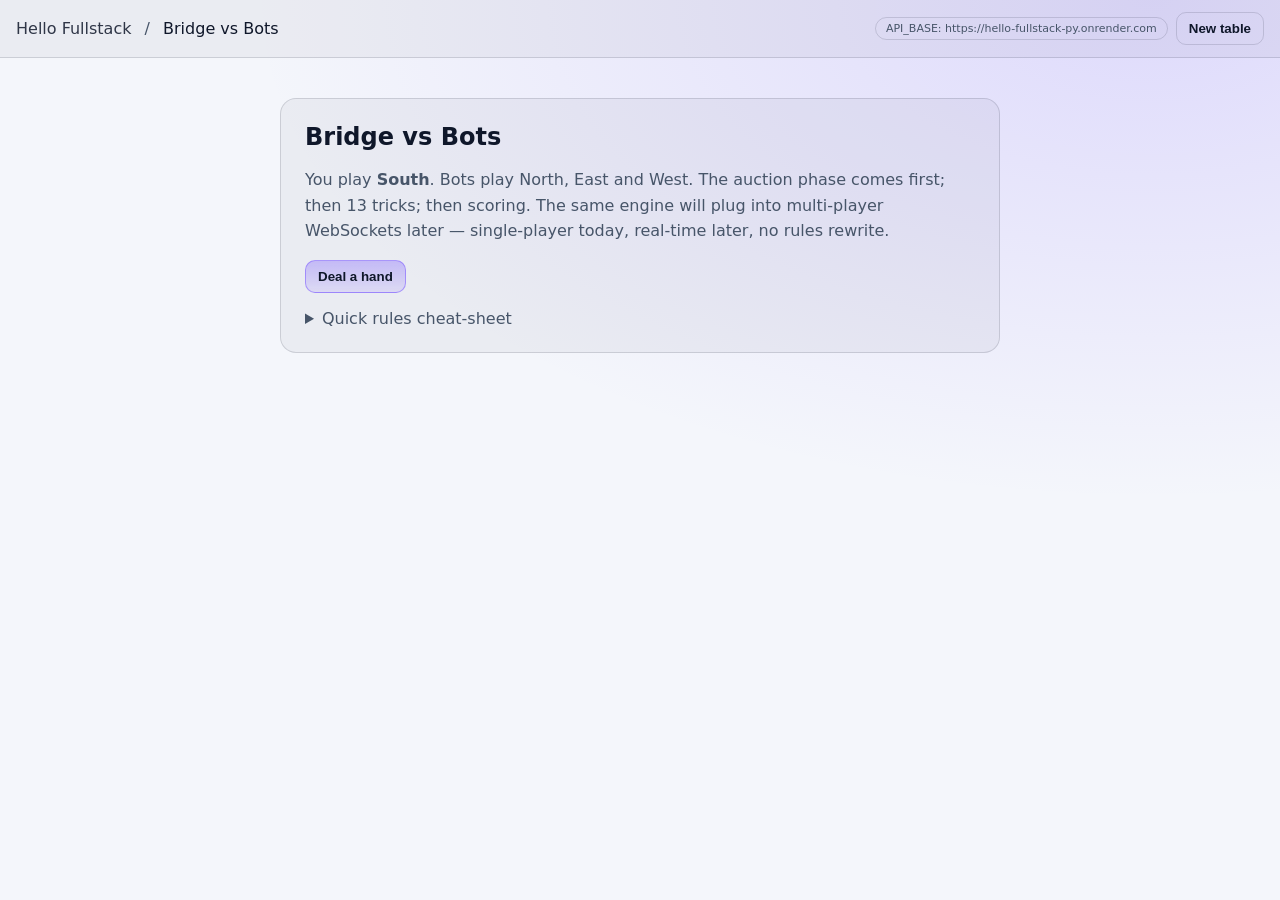
==== frontend/bridge/index.html @ 6d54bc96 "add bridge vs bots: pure-python engine + FastAPI api + spa frontend The bridge engine (backend/app/b" ====
<!doctype html>
<html lang="en">
  <head>
    <meta charset="UTF-8" />
    <meta name="viewport" content="width=device-width, initial-scale=1.0" />
    <title>Bridge vs Bots</title>
    <link rel="stylesheet" href="./bridge.css" />
  </head>
  <body>
    <header class="topbar">
      <div class="brand">
        <a href="../">Hello Fullstack</a>
        <span class="sep">/</span>
        <span>Bridge vs Bots</span>
      </div>
      <div class="topright">
        <span class="pill" id="apiBasePill">API_BASE: ?</span>
        <button id="newTableBtn" class="btn ghost" type="button">New table</button>
      </div>
    </header>

    <main id="app">
      <section id="welcome" class="welcome">
        <h1>Bridge vs Bots</h1>
        <p>
          You play <b>South</b>. Bots play North, East and West. The auction
          phase comes first; then 13 tricks; then scoring. The same engine
          will plug into multi-player WebSockets later — single-player today,
          real-time later, no rules rewrite.
        </p>
        <button id="startBtn" class="btn primary" type="button">Deal a hand</button>
        <details class="rules">
          <summary>Quick rules cheat-sheet</summary>
          <ul>
            <li><b>Bidding</b>: each call must outrank the last. Strain order: ♣ &lt; ♦ &lt; ♥ &lt; ♠ &lt; NT.</li>
            <li><b>Auction ends</b> after 3 passes following any bid (or 4 passes from the start).</li>
            <li><b>Contract</b>: highest bid wins. Declarer is the first on that side to bid the contract's strain.</li>
            <li><b>Play</b>: opening lead from declarer's left. Dummy (declarer's partner) is revealed; declarer plays both hands.</li>
            <li>Must follow suit if you can. Highest trump wins, else highest of led suit.</li>
            <li>Make your contract or pay penalties. Game bonus when trick score ≥ 100.</li>
          </ul>
        </details>
      </section>

      <section id="game" class="game hidden">
        <div class="board">
          <div class="seat n" id="seat-N">
            <div class="seat-label">North</div>
            <div class="hand-row" id="hand-N"></div>
          </div>
          <div class="seat w" id="seat-W">
            <div class="seat-label">West</div>
            <div class="hand-col" id="hand-W"></div>
          </div>
          <div class="center">
            <div class="trick-area" id="trickArea"></div>
            <div class="status" id="statusLine">—</div>
          </div>
          <div class="seat e" id="seat-E">
            <div class="seat-label">East</div>
            <div class="hand-col" id="hand-E"></div>
          </div>
          <div class="seat s" id="seat-S">
            <div class="seat-label">South (you)</div>
            <div class="hand-row" id="hand-S"></div>
          </div>
        </div>

        <aside class="side">
          <div class="panel">
            <div class="panel-title">Auction</div>
            <div class="auction-grid">
              <div class="auction-head">N</div>
              <div class="auction-head">E</div>
              <div class="auction-head">S</div>
              <div class="auction-head">W</div>
              <div id="auctionCells" class="auction-cells"></div>
            </div>
            <div id="bidPanel" class="bid-panel hidden"></div>
          </div>

          <div class="panel">
            <div class="panel-title">Tricks</div>
            <div class="tricks-line" id="tricksLine">—</div>
          </div>

          <div class="panel">
            <div class="panel-title">Score</div>
            <div class="score-row"><span>NS</span><b id="scoreNS">0</b></div>
            <div class="score-row"><span>EW</span><b id="scoreEW">0</b></div>
            <div class="muted small" id="dealNumber">Deal —</div>
          </div>
        </aside>
      </section>

      <div id="endcard" class="endcard hidden">
        <div class="endcard-inner">
          <div class="end-title" id="endTitle">Deal complete</div>
          <pre class="end-detail" id="endDetail"></pre>
          <div class="row">
            <button id="nextDealBtn" class="btn primary" type="button">Next deal</button>
            <button id="newTableBtn2" class="btn ghost" type="button">New table</button>
          </div>
        </div>
      </div>
    </main>

    <script src="./bridge.js"></script>
  </body>
</html>
---- frontend/bridge/bridge.css ----
:root {
  color-scheme: light dark;
  --bg: #0a1420;
  --felt: #114b3a;
  --felt-edge: #0a3527;
  --fg: #ecf0f5;
  --muted: #9aa3b2;
  --card-bg: #fff;
  --card-fg: #0f172a;
  --red: #d4253a;
  --black: #0f172a;
  --accent: #7c5cff;
  --border: rgba(255, 255, 255, 0.14);
  --panel: rgba(255, 255, 255, 0.05);
  --panel-strong: rgba(255, 255, 255, 0.08);
  --highlight: rgba(124, 92, 255, 0.32);
  --good: #58d495;
  --bad: #ef4f6b;
}
@media (prefers-color-scheme: light) {
  :root {
    --bg: #f4f6fb;
    --felt: #0e7a5e;
    --felt-edge: #095a44;
    --fg: #0f172a;
    --muted: #475569;
    --border: rgba(15, 23, 42, 0.14);
    --panel: rgba(15, 23, 42, 0.04);
    --panel-strong: rgba(15, 23, 42, 0.07);
  }
}

* { box-sizing: border-box; }
html, body { margin: 0; padding: 0; }
body {
  min-height: 100vh;
  font-family: ui-sans-serif, system-ui, -apple-system, Segoe UI, Roboto, sans-serif;
  background: radial-gradient(900px 500px at 90% 0%, rgba(124, 92, 255, 0.18), transparent), var(--bg);
  color: var(--fg);
}

.topbar {
  display: flex;
  align-items: center;
  justify-content: space-between;
  padding: 12px 16px;
  border-bottom: 1px solid var(--border);
  background: var(--panel);
}
.brand a { color: var(--fg); text-decoration: none; opacity: 0.85; }
.brand a:hover { opacity: 1; }
.brand .sep { margin: 0 8px; color: var(--muted); }
.topright { display: flex; gap: 8px; align-items: center; }

.btn {
  appearance: none;
  border: 1px solid var(--border);
  color: var(--fg);
  background: var(--panel-strong);
  border-radius: 10px;
  padding: 8px 12px;
  font-weight: 600;
  cursor: pointer;
  transition: transform 80ms ease, border-color 120ms ease, background 120ms ease;
}
.btn:hover { border-color: rgba(124, 92, 255, 0.6); }
.btn:active { transform: translateY(1px); }
.btn:disabled { opacity: 0.5; cursor: not-allowed; }
.btn.primary {
  background: linear-gradient(180deg, rgba(124, 92, 255, 0.35), rgba(124, 92, 255, 0.12));
  border-color: rgba(124, 92, 255, 0.55);
}
.btn.ghost { background: transparent; }
.btn.tiny { padding: 4px 8px; font-size: 12px; border-radius: 8px; }

.pill {
  font-size: 11px;
  color: var(--muted);
  border: 1px solid var(--border);
  border-radius: 999px;
  padding: 4px 10px;
}

.hidden { display: none !important; }

.welcome {
  max-width: 720px;
  margin: 40px auto;
  padding: 24px;
  background: var(--panel);
  border: 1px solid var(--border);
  border-radius: 16px;
}
.welcome h1 { margin: 0 0 8px; }
.welcome p { color: var(--muted); line-height: 1.6; }
.rules { margin-top: 16px; color: var(--muted); }
.rules ul { line-height: 1.6; }

.game {
  display: grid;
  grid-template-columns: minmax(0, 1fr) 320px;
  gap: 16px;
  padding: 16px;
}
@media (max-width: 980px) {
  .game { grid-template-columns: minmax(0, 1fr); }
}

.board {
  position: relative;
  background: radial-gradient(circle at 50% 50%, var(--felt) 0%, var(--felt-edge) 75%);
  border: 1px solid var(--felt-edge);
  border-radius: 16px;
  padding: 16px;
  display: grid;
  grid-template-areas:
    ".  n   ."
    "w  c  e"
    ".  s   .";
  grid-template-columns: 110px 1fr 110px;
  grid-template-rows: auto 1fr auto;
  gap: 12px;
  min-height: 560px;
  color: white;
}

.seat .seat-label {
  font-size: 11px;
  letter-spacing: 0.08em;
  text-transform: uppercase;
  color: rgba(255, 255, 255, 0.78);
  margin-bottom: 4px;
}
.seat.n { grid-area: n; text-align: center; }
.seat.s { grid-area: s; text-align: center; }
.seat.w { grid-area: w; }
.seat.e { grid-area: e; text-align: right; }
.center { grid-area: c; display: flex; flex-direction: column; align-items: center; justify-content: center; gap: 12px; }

.hand-row {
  display: flex;
  gap: 4px;
  flex-wrap: nowrap;
  justify-content: center;
  align-items: flex-end;
  min-height: 96px;
}
.hand-col {
  display: flex;
  flex-direction: column;
  gap: 4px;
  align-items: center;
  min-height: 220px;
}
.seat.s .hand-row { flex-wrap: wrap; }

/* Card visuals */
.card {
  width: 56px;
  height: 80px;
  border-radius: 8px;
  background: var(--card-bg);
  color: var(--card-fg);
  display: flex;
  flex-direction: column;
  justify-content: space-between;
  padding: 4px 6px;
  font-weight: 700;
  font-size: 16px;
  box-shadow: 0 4px 10px rgba(0, 0, 0, 0.3);
  user-select: none;
  position: relative;
  border: 1px solid rgba(0, 0, 0, 0.15);
}
.card.red { color: var(--red); }
.card.black { color: var(--black); }
.card .corner-tl { position: absolute; top: 4px; left: 6px; }
.card .corner-br { position: absolute; bottom: 4px; right: 6px; transform: rotate(180deg); }
.card .pip-center {
  position: absolute;
  top: 50%; left: 50%;
  transform: translate(-50%, -50%);
  font-size: 22px;
}

.card.back {
  background: repeating-linear-gradient(45deg, #244c80, #244c80 6px, #1c3964 6px, #1c3964 12px);
  border: 2px solid #11203c;
}
.card.back::after {
  content: "";
  position: absolute;
  inset: 6px;
  border: 2px solid rgba(255, 255, 255, 0.18);
  border-radius: 4px;
}

.card.small { width: 22px; height: 32px; font-size: 11px; padding: 2px 3px; }
.card.small .pip-center { font-size: 12px; }

.card.legal {
  outline: 2px solid rgba(255, 255, 255, 0.45);
  cursor: pointer;
}
.card.legal:hover {
  transform: translateY(-6px);
  box-shadow: 0 10px 18px rgba(0, 0, 0, 0.45);
}
.card.played {
  cursor: default;
}
.card.dimmed { opacity: 0.5; }

/* Trick area */
.trick-area {
  position: relative;
  width: 200px;
  height: 200px;
}
.trick-card {
  position: absolute;
  width: 56px;
  height: 80px;
  transition: transform 200ms ease, opacity 200ms ease;
}
.trick-card.n { top: 0; left: 50%; transform: translateX(-50%); }
.trick-card.s { bottom: 0; left: 50%; transform: translateX(-50%); }
.trick-card.w { left: 0; top: 50%; transform: translateY(-50%); }
.trick-card.e { right: 0; top: 50%; transform: translateY(-50%); }
.trick-card.win { box-shadow: 0 0 0 3px rgba(255, 215, 0, 0.85); }

.status {
  font-size: 13px;
  color: rgba(255, 255, 255, 0.92);
  text-align: center;
  background: rgba(0, 0, 0, 0.25);
  border: 1px solid rgba(255, 255, 255, 0.18);
  border-radius: 8px;
  padding: 6px 10px;
}

/* Side panels */
.side { display: flex; flex-direction: column; gap: 12px; }
.panel {
  background: var(--panel);
  border: 1px solid var(--border);
  border-radius: 12px;
  padding: 12px;
}
.panel-title {
  font-size: 11px;
  letter-spacing: 0.08em;
  text-transform: uppercase;
  color: var(--muted);
  margin-bottom: 8px;
}

.auction-grid {
  display: grid;
  grid-template-columns: repeat(4, 1fr);
  gap: 4px;
  font-size: 13px;
}
.auction-head {
  font-size: 11px;
  text-align: center;
  color: var(--muted);
  border-bottom: 1px solid var(--border);
  padding-bottom: 4px;
}
.auction-cells {
  grid-column: 1 / -1;
  display: grid;
  grid-template-columns: repeat(4, 1fr);
  gap: 4px;
  font-variant-numeric: tabular-nums;
}
.auction-cell {
  text-align: center;
  padding: 3px 4px;
  border-radius: 6px;
}
.auction-cell.cur { background: var(--highlight); }
.auction-cell.pass { color: var(--muted); }
.auction-cell .red { color: var(--red); }
.auction-cell .black { color: var(--fg); }

.bid-panel { margin-top: 10px; display: flex; flex-direction: column; gap: 8px; }
.bid-row { display: flex; flex-wrap: wrap; gap: 4px; }
.bid-row .btn { padding: 6px 8px; font-size: 13px; }
.bid-row .btn.suit-red { color: var(--red); }
.bid-row .level-row .btn { min-width: 36px; }
.bid-row .meta { color: var(--muted); font-size: 12px; align-self: center; margin-right: 6px; }

.tricks-line { font-size: 14px; line-height: 1.6; }
.score-row { display: flex; justify-content: space-between; font-variant-numeric: tabular-nums; }
.score-row b { font-weight: 700; }
.muted { color: var(--muted); }
.small { font-size: 12px; }

.endcard {
  position: fixed;
  inset: 0;
  display: grid;
  place-items: center;
  background: rgba(0, 0, 0, 0.45);
  z-index: 10;
}
.endcard-inner {
  background: var(--bg);
  border: 1px solid var(--border);
  border-radius: 14px;
  padding: 20px;
  width: min(520px, 92vw);
}
.end-title { font-size: 18px; font-weight: 700; margin-bottom: 8px; }
.end-detail {
  background: rgba(0, 0, 0, 0.18);
  border: 1px solid var(--border);
  border-radius: 8px;
  padding: 10px;
  white-space: pre-wrap;
  font-size: 12px;
  max-height: 50vh;
  overflow: auto;
}
.row { display: flex; gap: 8px; margin-top: 12px; }

/* "current actor" highlight on a seat label */
.seat.is-acting .seat-label {
  color: gold;
}
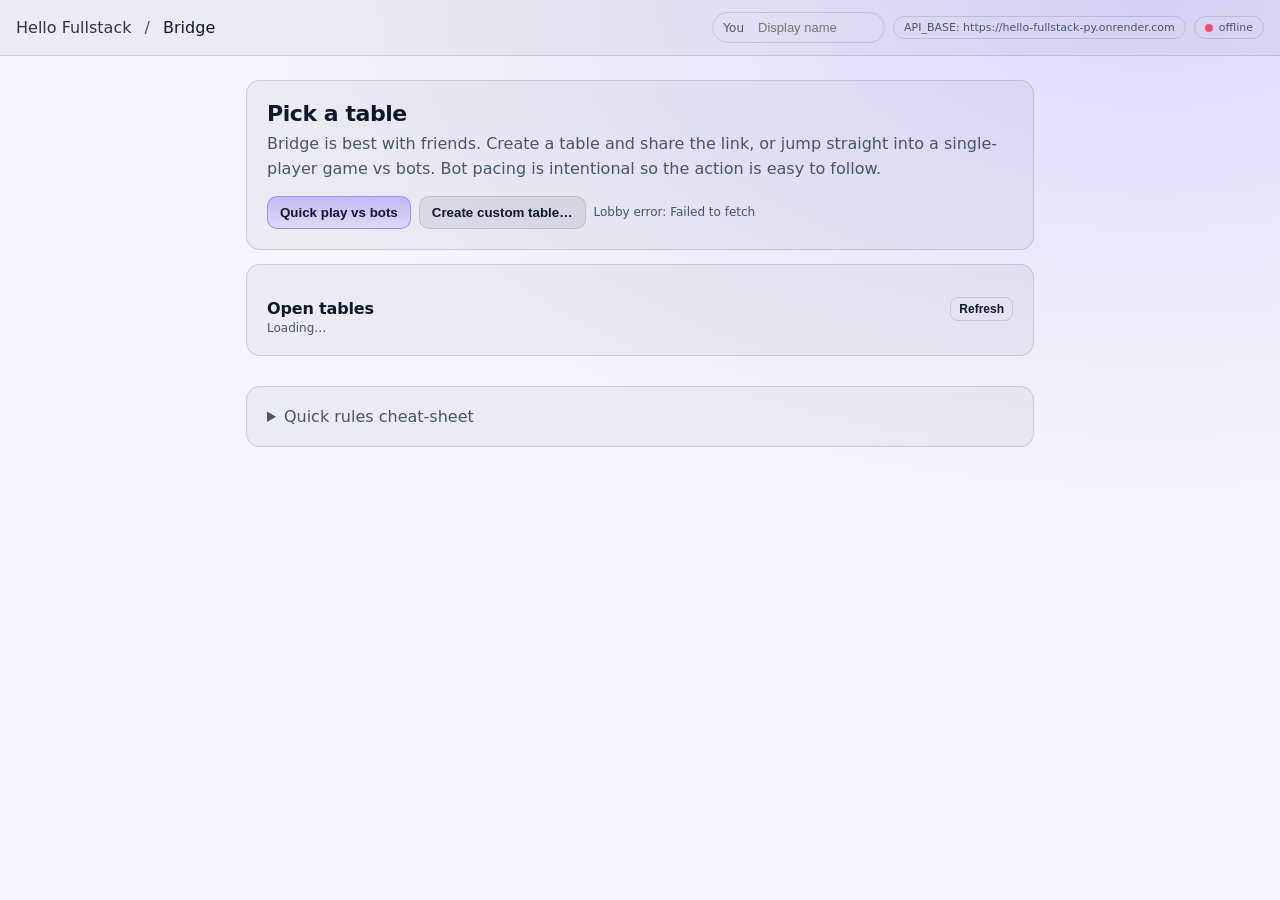
==== commit b1cfac80: "add multiplayer bridge: public lobby, ws push, async bot ticker, seat owners Backend: - Convert tabl" ====
--- a/frontend/bridge/index.html
+++ b/frontend/bridge/index.html
@@ -3,7 +3,7 @@
   <head>
     <meta charset="UTF-8" />
     <meta name="viewport" content="width=device-width, initial-scale=1.0" />
-    <title>Bridge vs Bots</title>
+    <title>Bridge — Hello Fullstack</title>
     <link rel="stylesheet" href="./bridge.css" />
   </head>
   <body>
@@ -11,25 +11,68 @@
       <div class="brand">
         <a href="../">Hello Fullstack</a>
         <span class="sep">/</span>
-        <span>Bridge vs Bots</span>
+        <span>Bridge</span>
       </div>
       <div class="topright">
+        <label class="namebox">
+          <span>You</span>
+          <input id="displayNameInput" type="text" maxlength="24" placeholder="Display name" />
+        </label>
         <span class="pill" id="apiBasePill">API_BASE: ?</span>
-        <button id="newTableBtn" class="btn ghost" type="button">New table</button>
+        <span class="pill" id="connPill" title="WebSocket status">offline</span>
+        <button id="leaveBtn" class="btn ghost hidden" type="button">Leave table</button>
       </div>
     </header>
 
     <main id="app">
-      <section id="welcome" class="welcome">
-        <h1>Bridge vs Bots</h1>
-        <p>
-          You play <b>South</b>. Bots play North, East and West. The auction
-          phase comes first; then 13 tricks; then scoring. The same engine
-          will plug into multi-player WebSockets later — single-player today,
-          real-time later, no rules rewrite.
-        </p>
-        <button id="startBtn" class="btn primary" type="button">Deal a hand</button>
-        <details class="rules">
+      <!-- ============== LOBBY VIEW ============== -->
+      <section id="lobby" class="lobby">
+        <div class="lobby-card">
+          <h1>Pick a table</h1>
+          <p>
+            Bridge is best with friends. Create a table and share the link, or
+            jump straight into a single-player game vs bots. Bot pacing is
+            intentional so the action is easy to follow.
+          </p>
+          <div class="row" style="gap:8px;align-items:center">
+            <button id="quickPlayBtn" class="btn primary" type="button">Quick play vs bots</button>
+            <button id="toggleCreateBtn" class="btn" type="button">Create custom table…</button>
+            <span class="muted small" id="lobbyStatus"></span>
+          </div>
+
+          <div id="createForm" class="create-form hidden">
+            <div class="field">
+              <label>Mode</label>
+              <div class="row" style="gap:14px">
+                <label class="radio"><input type="radio" name="mode" value="with_bots" checked /> Play with bots while we wait</label>
+                <label class="radio"><input type="radio" name="mode" value="humans_only" /> Strict 4 humans</label>
+              </div>
+            </div>
+            <div class="field">
+              <label>Sit at</label>
+              <div class="row" style="gap:6px">
+                <label class="radio"><input type="radio" name="hostSeat" value="N" /> N</label>
+                <label class="radio"><input type="radio" name="hostSeat" value="E" /> E</label>
+                <label class="radio"><input type="radio" name="hostSeat" value="S" checked /> S</label>
+                <label class="radio"><input type="radio" name="hostSeat" value="W" /> W</label>
+                <label class="radio"><input type="radio" name="hostSeat" value="" /> none (just create)</label>
+              </div>
+            </div>
+            <div class="row">
+              <button id="createConfirmBtn" class="btn primary" type="button">Create table</button>
+            </div>
+          </div>
+        </div>
+
+        <div class="lobby-card">
+          <div class="row" style="justify-content:space-between;align-items:center">
+            <h2 style="margin:0">Open tables</h2>
+            <button id="refreshLobbyBtn" class="btn tiny ghost" type="button">Refresh</button>
+          </div>
+          <div id="lobbyList" class="lobby-list"><div class="muted small">Loading…</div></div>
+        </div>
+
+        <details class="rules lobby-card">
           <summary>Quick rules cheat-sheet</summary>
           <ul>
             <li><b>Bidding</b>: each call must outrank the last. Strain order: ♣ &lt; ♦ &lt; ♥ &lt; ♠ &lt; NT.</li>
@@ -42,14 +85,15 @@
         </details>
       </section>
 
+      <!-- ============== GAME VIEW ============== -->
       <section id="game" class="game hidden">
         <div class="board">
           <div class="seat n" id="seat-N">
-            <div class="seat-label">North</div>
+            <div class="seat-label" id="label-N"><span class="dir">N</span> <span class="who">North</span></div>
             <div class="hand-row" id="hand-N"></div>
           </div>
           <div class="seat w" id="seat-W">
-            <div class="seat-label">West</div>
+            <div class="seat-label" id="label-W"><span class="dir">W</span> <span class="who">West</span></div>
             <div class="hand-col" id="hand-W"></div>
           </div>
           <div class="center">
@@ -57,16 +101,23 @@
             <div class="status" id="statusLine">—</div>
           </div>
           <div class="seat e" id="seat-E">
-            <div class="seat-label">East</div>
+            <div class="seat-label" id="label-E"><span class="dir">E</span> <span class="who">East</span></div>
             <div class="hand-col" id="hand-E"></div>
           </div>
           <div class="seat s" id="seat-S">
-            <div class="seat-label">South (you)</div>
+            <div class="seat-label" id="label-S"><span class="dir">S</span> <span class="who">South</span></div>
             <div class="hand-row" id="hand-S"></div>
           </div>
         </div>
 
         <aside class="side">
+          <div class="panel">
+            <div class="panel-title">Table</div>
+            <div class="muted small" id="tableInfoLine">—</div>
+            <div class="row" style="gap:6px;margin-top:8px">
+              <button id="copyLinkBtn" class="btn tiny ghost" type="button">Copy invite link</button>
+            </div>
+          </div>
           <div class="panel">
             <div class="panel-title">Auction</div>
             <div class="auction-grid">
@@ -93,18 +144,32 @@
         </aside>
       </section>
 
+      <!-- ============== SEAT-CLAIM OVERLAY ============== -->
+      <div id="seatOverlay" class="overlay hidden">
+        <div class="overlay-inner">
+          <div class="end-title">Pick a seat</div>
+          <div class="muted small" id="seatOverlayInfo">—</div>
+          <div id="seatChoices" class="seat-choices"></div>
+          <div class="row" style="margin-top:14px">
+            <button id="leaveOverlayBtn" class="btn ghost" type="button">Back to lobby</button>
+          </div>
+        </div>
+      </div>
+
+      <!-- ============== END-OF-DEAL ============== -->
       <div id="endcard" class="endcard hidden">
         <div class="endcard-inner">
           <div class="end-title" id="endTitle">Deal complete</div>
           <pre class="end-detail" id="endDetail"></pre>
           <div class="row">
             <button id="nextDealBtn" class="btn primary" type="button">Next deal</button>
-            <button id="newTableBtn2" class="btn ghost" type="button">New table</button>
+            <button id="leaveTableBtn" class="btn ghost" type="button">Leave table</button>
           </div>
         </div>
       </div>
     </main>
 
+    <script src="./ws.js"></script>
     <script src="./bridge.js"></script>
   </body>
 </html>
--- a/frontend/bridge/bridge.css
+++ b/frontend/bridge/bridge.css
@@ -96,6 +96,151 @@
 .rules { margin-top: 16px; color: var(--muted); }
 .rules ul { line-height: 1.6; }
 
+/* Lobby */
+.lobby {
+  max-width: 820px;
+  margin: 24px auto;
+  padding: 0 16px 40px;
+  display: flex;
+  flex-direction: column;
+  gap: 14px;
+}
+.lobby-card {
+  background: var(--panel);
+  border: 1px solid var(--border);
+  border-radius: 14px;
+  padding: 20px;
+}
+.lobby-card h1 { margin: 0 0 6px; font-size: 22px; letter-spacing: -0.02em; }
+.lobby-card h2 { margin: 0 0 12px; font-size: 16px; letter-spacing: -0.01em; }
+.lobby-card p { color: var(--muted); line-height: 1.55; margin: 0 0 14px; }
+
+.namebox {
+  display: inline-flex;
+  align-items: center;
+  gap: 6px;
+  font-size: 12px;
+  color: var(--muted);
+  border: 1px solid var(--border);
+  border-radius: 999px;
+  padding: 3px 4px 3px 10px;
+}
+.namebox input {
+  appearance: none;
+  border: none;
+  background: transparent;
+  color: var(--fg);
+  padding: 4px 8px;
+  font-size: 13px;
+  border-radius: 999px;
+  outline: none;
+  width: 130px;
+}
+.namebox input:focus { background: rgba(255,255,255,0.08); }
+
+.create-form {
+  margin-top: 14px;
+  padding: 14px;
+  border: 1px dashed var(--border);
+  border-radius: 12px;
+  display: flex;
+  flex-direction: column;
+  gap: 10px;
+}
+.create-form .field { display: flex; flex-direction: column; gap: 6px; margin: 0; }
+.create-form label { font-size: 11px; text-transform: uppercase; color: var(--muted); letter-spacing: 0.06em; margin: 0; }
+.radio { font-size: 13px; display: inline-flex; align-items: center; gap: 4px; color: var(--fg); }
+
+.lobby-list { display: flex; flex-direction: column; gap: 10px; }
+.lobby-row {
+  border: 1px solid var(--border);
+  border-radius: 10px;
+  padding: 10px 12px;
+  background: var(--panel-strong);
+  display: grid;
+  grid-template-columns: 1fr auto;
+  gap: 10px;
+  align-items: center;
+}
+.lobby-row .meta { display: flex; flex-direction: column; gap: 4px; min-width: 0; }
+.lobby-row .top { display: flex; align-items: center; gap: 6px; flex-wrap: wrap; font-size: 13px; }
+.lobby-row .badge {
+  font-size: 10px;
+  padding: 2px 6px;
+  border-radius: 999px;
+  border: 1px solid var(--border);
+  text-transform: uppercase;
+  letter-spacing: 0.05em;
+  color: var(--muted);
+}
+.lobby-row .seats { display: flex; gap: 6px; flex-wrap: wrap; }
+.lobby-row .seat-chip {
+  font-size: 11px;
+  padding: 3px 7px;
+  border-radius: 6px;
+  border: 1px solid var(--border);
+  display: inline-flex;
+  gap: 4px;
+  align-items: center;
+}
+.seat-chip.empty { color: var(--muted); }
+.seat-chip.bot { color: var(--accent); }
+.seat-chip.human { color: var(--good); }
+.seat-chip.disconnected { opacity: 0.55; text-decoration: line-through; }
+.lobby-row .actions { display: flex; gap: 6px; flex-wrap: wrap; justify-content: flex-end; }
+
+/* Seat-claim overlay (reuses .endcard look) */
+.overlay {
+  position: fixed;
+  inset: 0;
+  display: grid;
+  place-items: center;
+  background: rgba(0,0,0,0.55);
+  z-index: 12;
+}
+.overlay-inner {
+  background: var(--bg);
+  border: 1px solid var(--border);
+  border-radius: 14px;
+  padding: 20px;
+  width: min(420px, 92vw);
+}
+.seat-choices {
+  margin-top: 12px;
+  display: grid;
+  grid-template-columns: repeat(2, 1fr);
+  gap: 8px;
+}
+.seat-choices .btn { justify-content: center; text-align: center; }
+.seat-choices .btn[disabled] { opacity: 0.4; }
+
+/* Connection pill */
+#connPill { display: inline-flex; align-items: center; gap: 6px; }
+#connPill::before {
+  content: "";
+  width: 8px; height: 8px; border-radius: 50%;
+  background: var(--bad);
+  display: inline-block;
+}
+#connPill.online::before { background: var(--good); }
+#connPill.connecting::before { background: gold; }
+
+/* New seat label format */
+.seat-label .dir { font-weight: 700; opacity: 1; }
+.seat-label .who { opacity: 0.85; margin-left: 4px; }
+.seat-label .badge {
+  font-size: 9px;
+  margin-left: 6px;
+  padding: 1px 5px;
+  border-radius: 999px;
+  border: 1px solid rgba(255,255,255,0.3);
+  letter-spacing: 0.05em;
+}
+.seat-label .badge.bot { color: rgba(255,255,255,0.85); border-color: rgba(124,92,255,0.55); background: rgba(124,92,255,0.18); }
+.seat-label .badge.you { color: gold; border-color: rgba(255,215,0,0.55); }
+.seat-label .badge.disconnected { color: var(--bad); }
+.seat-label .badge.empty { color: rgba(255,255,255,0.6); }
+
 .game {
   display: grid;
   grid-template-columns: minmax(0, 1fr) 320px;
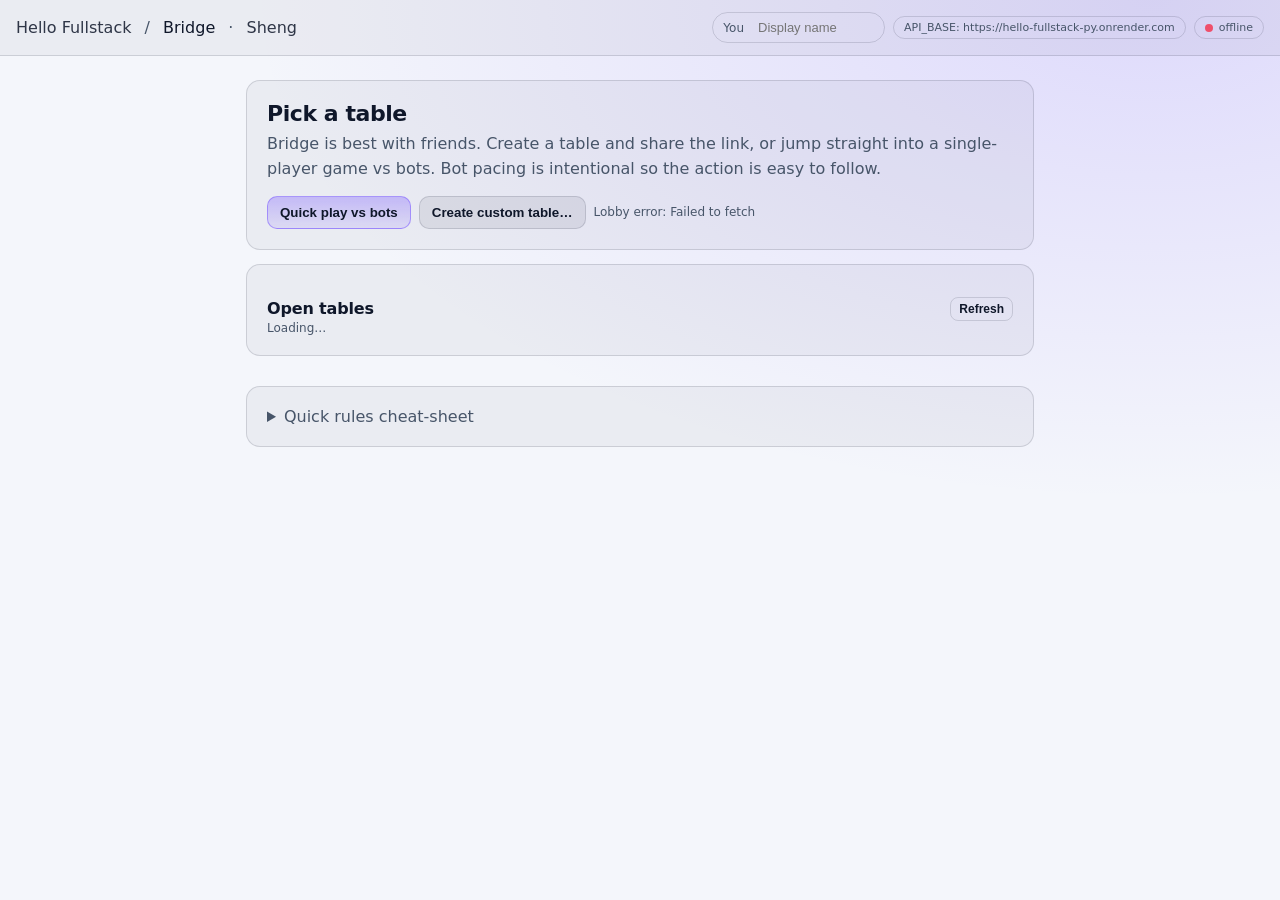
==== commit 0228f3e1: "feat(sheng): REST/WebSocket tables, six-player friend_calls, next-hand, play UI under /sheng/ - Runn" ====
--- a/frontend/bridge/index.html
+++ b/frontend/bridge/index.html
@@ -12,6 +12,8 @@
         <a href="../">Hello Fullstack</a>
         <span class="sep">/</span>
         <span>Bridge</span>
+        <span class="sep">·</span>
+        <a href="../sheng/" title="拖拉機 / 升级">Sheng</a>
       </div>
       <div class="topright">
         <label class="namebox">
@@ -44,8 +46,17 @@
             <div class="field">
               <label>Mode</label>
               <div class="row" style="gap:14px">
-                <label class="radio"><input type="radio" name="mode" value="with_bots" checked /> Play with bots while we wait</label>
-                <label class="radio"><input type="radio" name="mode" value="humans_only" /> Strict 4 humans</label>
+                <label class="radio"><input type="radio" name="mode" value="with_bots" checked /> Mix humans and bots</label>
+                <label class="radio"><input type="radio" name="mode" value="humans_only" /> Strict 4 humans (no bots ever)</label>
+              </div>
+            </div>
+            <div class="field" id="minHumansField">
+              <label>Wait for how many humans before dealing?</label>
+              <div class="row" style="gap:6px">
+                <label class="radio"><input type="radio" name="minHumans" value="1" checked /> 1 (solo, vs 3 bots)</label>
+                <label class="radio"><input type="radio" name="minHumans" value="2" /> 2 (vs 2 bots)</label>
+                <label class="radio"><input type="radio" name="minHumans" value="3" /> 3 (vs 1 bot)</label>
+                <label class="radio"><input type="radio" name="minHumans" value="4" /> 4 (no bots unless someone leaves)</label>
               </div>
             </div>
             <div class="field">
